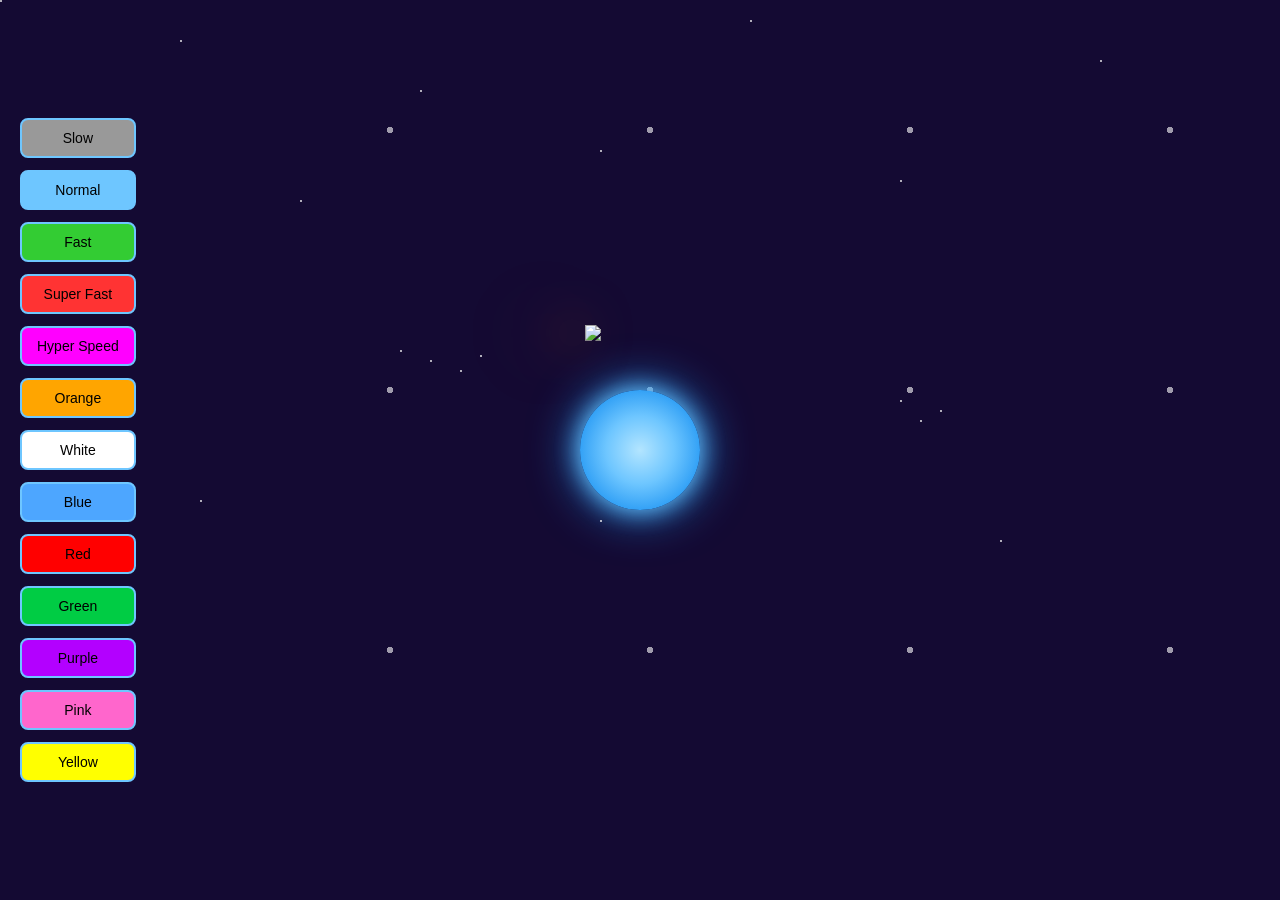
==== index.html @ 8e17a585 "Rename index2.html to index.html" ====
<!DOCTYPE html>
<html lang="en">
<head>
    <meta charset="UTF-8">
    <title>Perfect Fox Orbit</title>
    <link rel="stylesheet" href="style.css">
</head>
<body>

<div class="loading-container">
    <div class="ball"></div>
<div class="controls">
    <button onclick="changeSpeed(8)" style="background:#999;">Slow</button>
<button onclick="changeSpeed(4)" style="background:#6ec6ff;">Normal</button>
<button onclick="changeSpeed(2)" style="background:#33cc33;">Fast</button>
<button onclick="changeSpeed(1)" style="background:#ff3333;">Super Fast</button>
<button onclick="changeSpeed(0.5)" style="background:#ff00ff;">Hyper Speed</button>

<button onclick="changeColor('orange')" style="background: orange;">Orange</button>
<button onclick="changeColor('white')" style="background: white; color: black;">White</button>
<button onclick="changeColor('blue')" style="background: #4da6ff;">Blue</button>
<button onclick="changeColor('red')" style="background: red;">Red</button>
<button onclick="changeColor('green')" style="background: #00cc44;">Green</button>
<button onclick="changeColor('purple')" style="background: #b300ff;">Purple</button>
<button onclick="changeColor('pink')" style="background: #ff66cc;">Pink</button>
<button onclick="changeColor('yellow')" style="background: yellow; color: black;">Yellow</button>

</div>

    <div class="orbit">
        <img src="https://static.wikia.nocookie.net/minecraft/images/7/73/Fox.png/revision/latest?cb=20191116044014" class="fox">
    </div>
</div>

<script src="script.js"></script>

</body>
</html>
---- style.css ----
body {
    background: #140a33; /* dark indigo */
    overflow: hidden;
    height: 100vh;
    margin: 0;
    display: flex;
    justify-content: center;
    align-items: center;
    position: relative;
}

/* STAR FIELD */
.star {
    position: absolute;
    width: 3px;
    height: 3px;
    background: white;
    border-radius: 50%;
    opacity: 0.8;
    animation: twinkle 2s infinite ease-in-out;
}

@keyframes twinkle {
    0% { opacity: 0.2; }
    50% { opacity: 1; }
    100% { opacity: 0.2; }
}

.loading-container {
    position: relative;
    width: 250px;
    height: 250px;
}

/* LIGHT BLUE BALL */
.ball {
    width: 120px;
    height: 120px;
    border-radius: 50%;
    background: radial-gradient(circle, #b3e5ff 0%, #6ec6ff 40%, #2196f3 80%);
    box-shadow: 0 0 25px #6ec6ff, 0 0 50px #2196f3;
    position: absolute;
    top: 50%;
    left: 50%;
    transform: translate(-50%, -50%);
}

/* ROTATING WRAPPER */
.orbit {
    position: absolute;
    top: 50%;
    left: 50%;
    width: 250px;
    height: 250px;
    transform: translate(-50%, -50%);
    animation: spin 4s linear infinite; /* slower speed */
}

.fox {
    width: 110px;
    position: absolute;
    top: 0;
    left: 50%;
    transform: translateX(-50%);
    filter:
        drop-shadow(-20px 0px 25px rgba(255, 140, 0, 0.5))
        drop-shadow(-40px 0px 35px rgba(255, 140, 0, 0.3));
}


@keyframes spin {
    from { transform: translate(-50%, -50%) rotate(360deg); }
    to { transform: translate(-50%, -50%) rotate(0deg); }
}

.controls {
    position: fixed;
    left: 20px;   /* far left */
    top: 50%;
    transform: translateY(-50%);
    display: flex;
    flex-direction: column;
    gap: 12px;
    z-index: 9999;
}

.controls button {
    border: 2px solid #6ec6ff;
    padding: 10px 15px;
    border-radius: 8px;
    cursor: pointer;
    font-size: 14px;
    transition: 0.2s;
}

.controls button:hover {
    filter: brightness(1.3);
}

/* FULL SKY STARFIELD — ULTRA DENSE */
body::before,
body::after {
    content: "";
    position: absolute;
    top: 0;
    left: 0;
    width: 100vw;
    height: 100vh;
    pointer-events: none;
    background-repeat: repeat;
    animation: twinkle 3s infinite ease-in-out;
}

/* Layer 1 — tiny stars (very dense) */
body::before {
    background-image:
        radial-gradient(white 1px, transparent 1px),
        radial-gradient(white 1px, transparent 1px),
        radial-gradient(white 1px, transparent 1px),
        radial-gradient(white 1px, transparent 1px),
        radial-gradient(white 1px, transparent 1px),
        radial-gradient(white 1px, transparent 1px),
        radial-gradient(white 1px, transparent 1px),
        radial-gradient(white 1px, transparent 1px);
    background-size: 100px 100px;
}

/* Layer 2 — medium stars */
body::after {
    background-image:
        radial-gradient(white 2px, transparent 2px),
        radial-gradient(white 2px, transparent 2px),
        radial-gradient(white 2px, transparent 2px),
        radial-gradient(white 2px, transparent 2px),
        radial-gradient(white 2px, transparent 2px);
    background-size: 180px 180px;
    opacity: 0.8;
}

/* Layer 3 — large stars (new layer!) */
body::before {
    background-image:
        radial-gradient(white 3px, transparent 3px),
        radial-gradient(white 3px, transparent 3px),
        radial-gradient(white 3px, transparent 3px);
    background-size: 260px 260px;
    opacity: 0.6;
}

/* EXTRA STAR LAYER — ULTRA DENSE */
body::after {
    background-image:
        radial-gradient(white 1px, transparent 1px),
        radial-gradient(white 1px, transparent 1px),
        radial-gradient(white 1px, transparent 1px),
        radial-gradient(white 1px, transparent 1px),
        radial-gradient(white 1px, transparent 1px),
        radial-gradient(white 1px, transparent 1px),
        radial-gradient(white 1px, transparent 1px),
        radial-gradient(white 1px, transparent 1px),
        radial-gradient(white 1px, transparent 1px),
        radial-gradient(white 1px, transparent 1px);
    background-size: 80px 80px;
    opacity: 0.9;
}

/* RANDOM STAR CLUSTERS */
body::after {
    content: "";
    position: absolute;
    top: 0;
    left: 0;
    width: 2px;
    height: 2px;
    background: white;
    border-radius: 50%;
    opacity: 0.9;
    box-shadow:
        50px 120px white,
        180px 40px white,
        300px 200px white,
        420px 90px white,
        600px 150px white,
        750px 20px white,
        900px 180px white,
        1100px 60px white,
        1300px 220px white,

        /* cluster 1 */
        80px 300px white,
        95px 310px white,
        120px 330px white,

        /* cluster 2 */
        400px 350px white,
        430px 360px white,
        460px 370px white,
        480px 355px white,

        /* cluster 3 */
        900px 400px white,
        920px 420px white,
        940px 410px white,

        /* sparse stars */
        200px 500px white,
        600px 520px white,
        1000px 540px white,
        1400px 560px white;
    animation: twinkle 3s infinite ease-in-out;
}
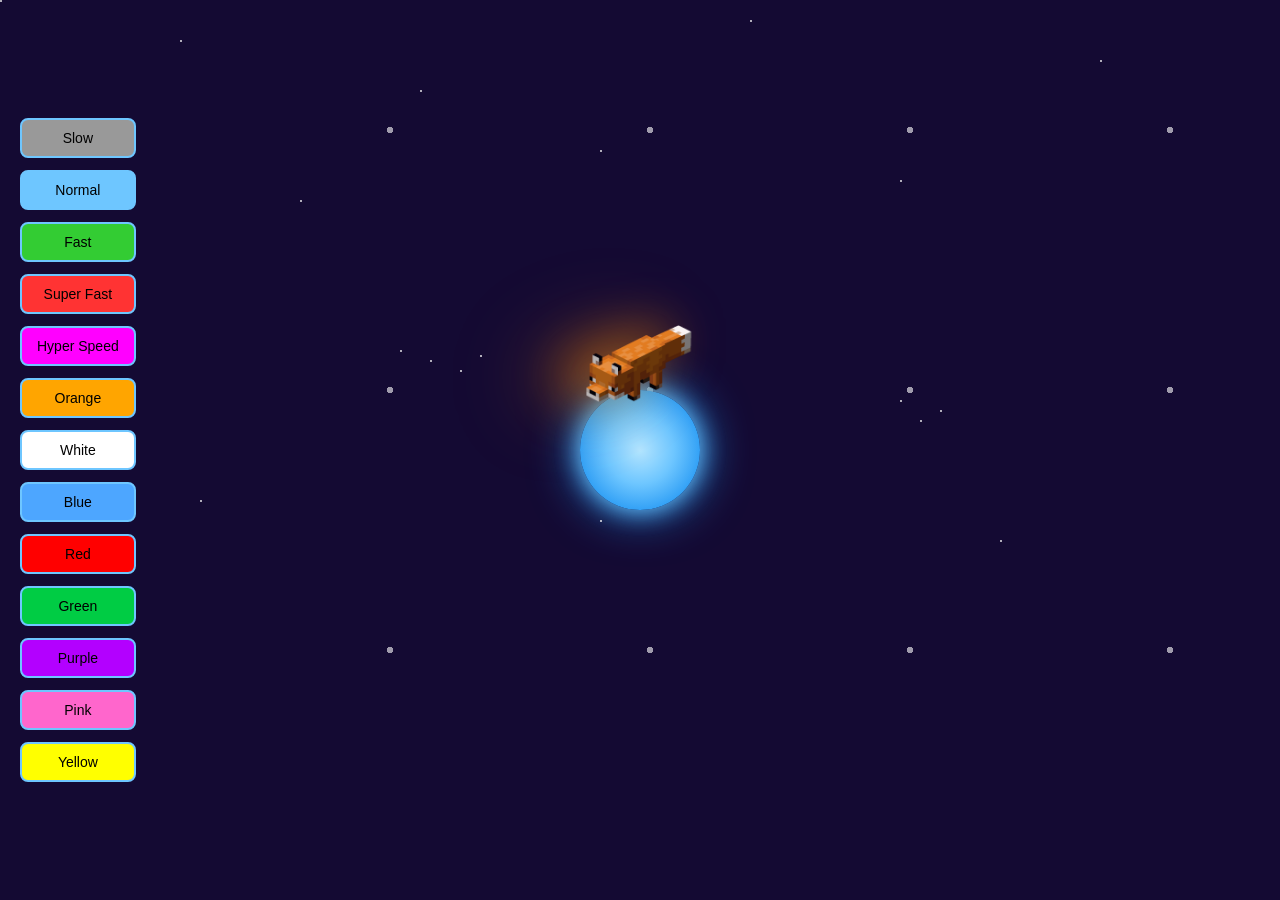
==== commit 7aa3fb3e: "Update index.html" ====
--- a/index.html
+++ b/index.html
@@ -28,7 +28,7 @@
 </div>
 
     <div class="orbit">
-        <img src="https://static.wikia.nocookie.net/minecraft/images/7/73/Fox.png/revision/latest?cb=20191116044014" class="fox">
+        <img src="fox.png" class="fox">
     </div>
 </div>
 
